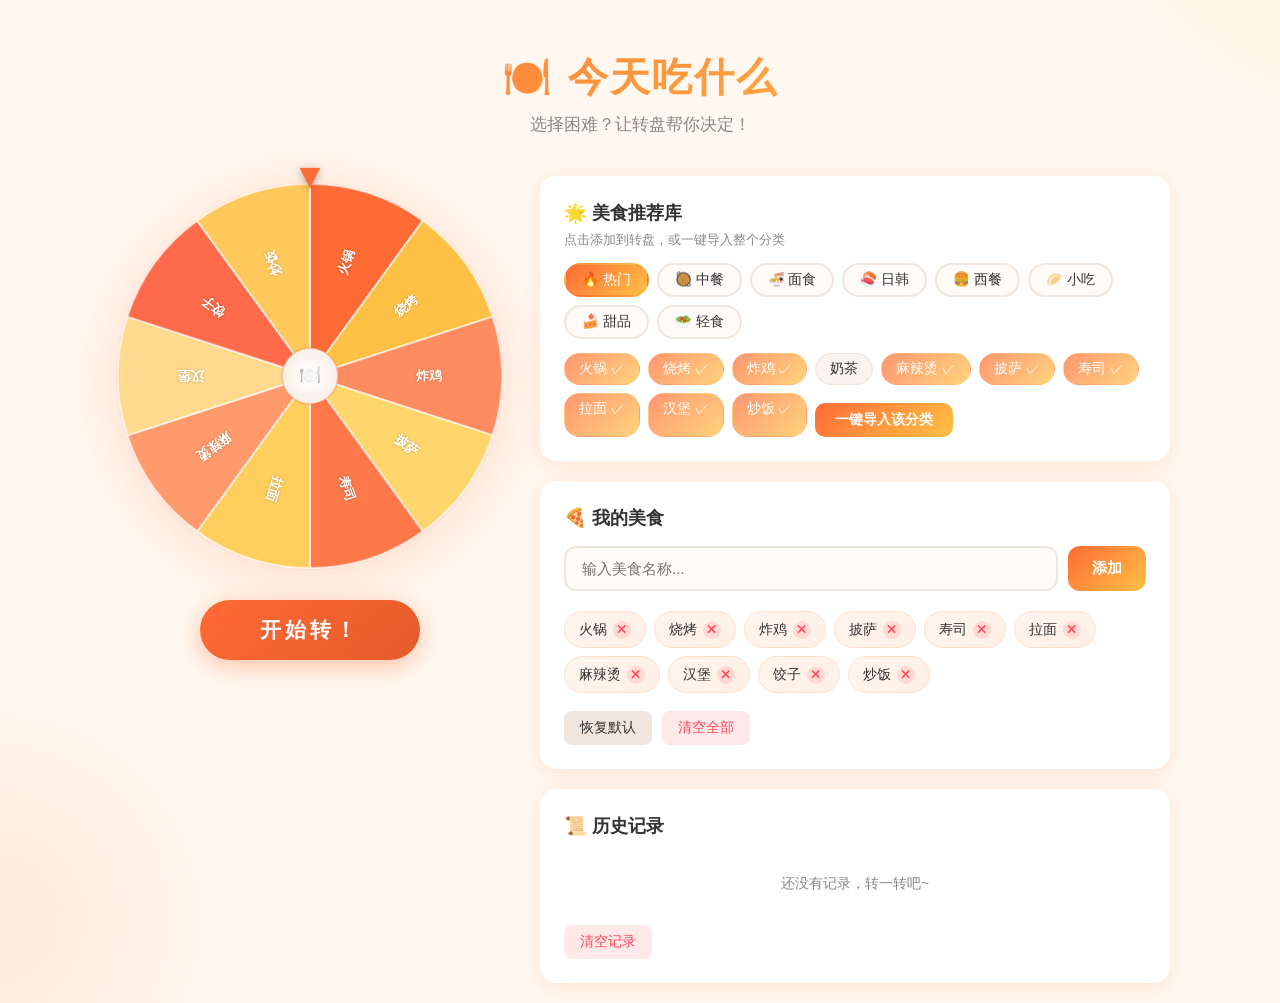
==== eat-what/index.html @ fa3a23c8 "first commit" ====
<!DOCTYPE html>
<html lang="zh-CN">
<head>
  <meta charset="UTF-8">
  <meta name="viewport" content="width=device-width, initial-scale=1.0">
  <title>今天吃什么</title>
  <link rel="stylesheet" href="style.css">
</head>
<body>
  <div id="app">
    <!-- 头部 -->
    <header class="header">
      <h1>🍽️ 今天吃什么</h1>
      <p class="subtitle">选择困难？让转盘帮你决定！</p>
    </header>

    <!-- 主布局 -->
    <div class="main">
      <!-- 转盘区域 -->
      <div class="wheel-section">
        <div class="wheel-container">
          <div class="wheel-pointer">▼</div>
          <canvas id="wheelCanvas" width="400" height="400"></canvas>
        </div>
        <button class="spin-btn" id="spinBtn">开始转！</button>
      </div>

      <!-- 侧面板 -->
      <div class="side-panel">
        <!-- 美食推荐库 -->
        <div class="recommend-section">
          <h2>🌟 美食推荐库</h2>
          <p class="recommend-tip">点击添加到转盘，或一键导入整个分类</p>
          <div class="category-tabs" id="categoryTabs"></div>
          <div class="recommend-list" id="recommendList"></div>
        </div>

        <!-- 美食管理 -->
        <div class="food-manager">
          <h2>🍕 我的美食</h2>
          <div class="add-food">
            <input type="text" id="foodInput" placeholder="输入美食名称..." maxlength="20">
            <button class="add-btn" id="addBtn">添加</button>
          </div>
          <div class="food-list" id="foodList"></div>
          <div class="food-actions">
            <button class="action-btn reset-btn" id="resetBtn">恢复默认</button>
            <button class="action-btn clear-btn" id="clearBtn">清空全部</button>
          </div>
        </div>

        <!-- 历史记录 -->
        <div class="history-section">
          <h2>📜 历史记录</h2>
          <div class="history-list" id="historyList"></div>
          <button class="action-btn clear-btn" id="clearHistoryBtn">清空记录</button>
        </div>
      </div>
    </div>
  </div>

  <!-- 结果弹窗 -->
  <div class="modal-overlay" id="resultModal">
    <div class="modal-content">
      <div class="modal-emoji">🎉</div>
      <h2>今天就吃</h2>
      <div class="result-name" id="resultName"></div>
      <div class="modal-actions">
        <button class="modal-btn again-btn" id="againBtn">再转一次</button>
        <button class="modal-btn close-btn" id="closeModalBtn">就这个！</button>
      </div>
    </div>
  </div>

  <script src="app.js"></script>
</body>
</html>
---- eat-what/style.css ----
/* ========== 基础重置 & 变量 ========== */
* {
  margin: 0;
  padding: 0;
  box-sizing: border-box;
}

:root {
  --primary: #ff6b35;
  --primary-dark: #e55a2b;
  --secondary: #ffc145;
  --bg: #fff8f0;
  --card-bg: #ffffff;
  --text: #333333;
  --text-light: #888888;
  --danger: #ff4757;
  --success: #2ed573;
  --shadow: 0 4px 20px rgba(255, 107, 53, 0.15);
  --radius: 16px;
}

body {
  font-family: -apple-system, BlinkMacSystemFont, 'Segoe UI', 'PingFang SC', 'Microsoft YaHei', sans-serif;
  background: var(--bg);
  color: var(--text);
  min-height: 100vh;
  overflow-x: hidden;
}

/* ========== 背景装饰 ========== */
body::before {
  content: '';
  position: fixed;
  top: -50%;
  right: -30%;
  width: 600px;
  height: 600px;
  background: radial-gradient(circle, rgba(255, 193, 69, 0.15) 0%, transparent 70%);
  border-radius: 50%;
  pointer-events: none;
  z-index: 0;
}

body::after {
  content: '';
  position: fixed;
  bottom: -30%;
  left: -20%;
  width: 500px;
  height: 500px;
  background: radial-gradient(circle, rgba(255, 107, 53, 0.1) 0%, transparent 70%);
  border-radius: 50%;
  pointer-events: none;
  z-index: 0;
}

#app {
  position: relative;
  z-index: 1;
  max-width: 1100px;
  margin: 0 auto;
  padding: 20px;
}

/* ========== 头部 ========== */
.header {
  text-align: center;
  padding: 30px 0 20px;
}

.header h1 {
  font-size: 2.5rem;
  background: linear-gradient(135deg, var(--primary), var(--secondary));
  -webkit-background-clip: text;
  -webkit-text-fill-color: transparent;
  background-clip: text;
  letter-spacing: 2px;
}

.subtitle {
  color: var(--text-light);
  font-size: 1.05rem;
  margin-top: 8px;
}

/* ========== 主布局 ========== */
.main {
  display: flex;
  gap: 30px;
  align-items: flex-start;
  margin-top: 20px;
}

/* ========== 转盘区域 ========== */
.wheel-section {
  flex: 0 0 auto;
  display: flex;
  flex-direction: column;
  align-items: center;
  gap: 24px;
}

.wheel-container {
  position: relative;
  width: 400px;
  height: 400px;
  filter: drop-shadow(0 8px 30px rgba(255, 107, 53, 0.2));
}

.wheel-pointer {
  position: absolute;
  top: -18px;
  left: 50%;
  transform: translateX(-50%);
  font-size: 2.2rem;
  color: var(--primary);
  z-index: 10;
  filter: drop-shadow(0 2px 4px rgba(0,0,0,0.3));
  line-height: 1;
}

#wheelCanvas {
  width: 400px;
  height: 400px;
  border-radius: 50%;
  transition: transform 0.1s;
}

.spin-btn {
  padding: 16px 60px;
  font-size: 1.3rem;
  font-weight: 700;
  color: #fff;
  background: linear-gradient(135deg, var(--primary), var(--primary-dark));
  border: none;
  border-radius: 50px;
  cursor: pointer;
  box-shadow: 0 6px 25px rgba(255, 107, 53, 0.4);
  transition: all 0.3s ease;
  letter-spacing: 4px;
}

.spin-btn:hover {
  transform: translateY(-2px);
  box-shadow: 0 8px 30px rgba(255, 107, 53, 0.5);
}

.spin-btn:active {
  transform: translateY(0);
}

.spin-btn:disabled {
  opacity: 0.6;
  cursor: not-allowed;
  transform: none;
}

/* ========== 侧面板 ========== */
.side-panel {
  flex: 1;
  display: flex;
  flex-direction: column;
  gap: 20px;
  min-width: 0;
}

.food-manager,
.history-section {
  background: var(--card-bg);
  border-radius: var(--radius);
  padding: 24px;
  box-shadow: var(--shadow);
}

.food-manager h2,
.history-section h2 {
  font-size: 1.15rem;
  margin-bottom: 16px;
  color: var(--text);
}

/* ========== 美食推荐库 ========== */
.recommend-section {
  background: var(--card-bg);
  border-radius: var(--radius);
  padding: 24px;
  box-shadow: var(--shadow);
}

.recommend-section h2 {
  font-size: 1.15rem;
  margin-bottom: 6px;
  color: var(--text);
}

.recommend-tip {
  font-size: 0.82rem;
  color: var(--text-light);
  margin-bottom: 14px;
}

.category-tabs {
  display: flex;
  flex-wrap: wrap;
  gap: 8px;
  margin-bottom: 14px;
}

.category-tab {
  padding: 6px 16px;
  border: 2px solid #f0e6dd;
  border-radius: 20px;
  background: #fdfaf7;
  font-size: 0.85rem;
  cursor: pointer;
  transition: all 0.3s;
  color: var(--text);
}

.category-tab:hover {
  border-color: var(--primary);
  color: var(--primary);
}

.category-tab.active {
  background: linear-gradient(135deg, var(--primary), var(--secondary));
  color: #fff;
  border-color: transparent;
}

.recommend-list {
  display: flex;
  flex-wrap: wrap;
  gap: 8px;
  max-height: 140px;
  overflow-y: auto;
}

.recommend-list::-webkit-scrollbar {
  width: 4px;
}

.recommend-list::-webkit-scrollbar-thumb {
  background: #e0d5cc;
  border-radius: 2px;
}

.recommend-item {
  padding: 6px 14px;
  background: #f8f3ee;
  border: 1px solid #efe5db;
  border-radius: 16px;
  font-size: 0.85rem;
  cursor: pointer;
  transition: all 0.25s;
  user-select: none;
}

.recommend-item:hover {
  background: #fff0e6;
  border-color: var(--primary);
  color: var(--primary);
  transform: translateY(-1px);
}

.recommend-item.added {
  background: linear-gradient(135deg, var(--primary), var(--secondary));
  color: #fff;
  border-color: transparent;
  pointer-events: none;
  opacity: 0.7;
}

.batch-import-btn {
  margin-top: 10px;
  padding: 8px 20px;
  background: linear-gradient(135deg, var(--primary), var(--secondary));
  color: #fff;
  border: none;
  border-radius: 10px;
  font-size: 0.85rem;
  font-weight: 600;
  cursor: pointer;
  transition: all 0.3s;
}

.batch-import-btn:hover {
  transform: translateY(-1px);
  box-shadow: 0 4px 12px rgba(255, 107, 53, 0.3);
}

/* ========== 添加美食 ========== */
.add-food {
  display: flex;
  gap: 10px;
  margin-bottom: 16px;
}

.add-food input {
  flex: 1;
  padding: 12px 16px;
  border: 2px solid #f0e6dd;
  border-radius: 12px;
  font-size: 0.95rem;
  outline: none;
  transition: border-color 0.3s;
  background: #fdfaf7;
}

.add-food input:focus {
  border-color: var(--primary);
}

.add-btn {
  padding: 12px 24px;
  background: linear-gradient(135deg, var(--primary), var(--secondary));
  color: #fff;
  border: none;
  border-radius: 12px;
  font-size: 0.95rem;
  font-weight: 600;
  cursor: pointer;
  transition: all 0.3s;
  white-space: nowrap;
}

.add-btn:hover {
  transform: translateY(-1px);
  box-shadow: 0 4px 15px rgba(255, 107, 53, 0.3);
}

/* ========== 美食列表 ========== */
.food-list {
  display: flex;
  flex-wrap: wrap;
  gap: 8px;
  max-height: 180px;
  overflow-y: auto;
  padding: 4px 0;
}

.food-list::-webkit-scrollbar {
  width: 4px;
}

.food-list::-webkit-scrollbar-thumb {
  background: #e0d5cc;
  border-radius: 2px;
}

.food-tag {
  display: inline-flex;
  align-items: center;
  gap: 6px;
  padding: 8px 14px;
  background: linear-gradient(135deg, #fff5ee, #fff0e6);
  border: 1px solid #ffe0cc;
  border-radius: 20px;
  font-size: 0.9rem;
  animation: tagIn 0.3s ease;
}

@keyframes tagIn {
  from {
    opacity: 0;
    transform: scale(0.8);
  }
  to {
    opacity: 1;
    transform: scale(1);
  }
}

.food-tag .delete-tag {
  width: 18px;
  height: 18px;
  display: flex;
  align-items: center;
  justify-content: center;
  background: rgba(255, 71, 87, 0.15);
  color: var(--danger);
  border: none;
  border-radius: 50%;
  cursor: pointer;
  font-size: 0.75rem;
  line-height: 1;
  transition: all 0.2s;
}

.food-tag .delete-tag:hover {
  background: var(--danger);
  color: #fff;
}

.food-actions {
  display: flex;
  gap: 10px;
  margin-top: 14px;
}

.action-btn {
  padding: 8px 16px;
  border: none;
  border-radius: 8px;
  font-size: 0.85rem;
  cursor: pointer;
  transition: all 0.3s;
}

.reset-btn {
  background: #f0e6dd;
  color: var(--text);
}

.reset-btn:hover {
  background: #e6d9ce;
}

.clear-btn {
  background: #ffe8e8;
  color: var(--danger);
}

.clear-btn:hover {
  background: #ffd4d4;
}

/* ========== 历史记录 ========== */
.history-list {
  max-height: 160px;
  overflow-y: auto;
  margin-bottom: 12px;
}

.history-list::-webkit-scrollbar {
  width: 4px;
}

.history-list::-webkit-scrollbar-thumb {
  background: #e0d5cc;
  border-radius: 2px;
}

.empty-tip {
  color: var(--text-light);
  font-size: 0.9rem;
  text-align: center;
  padding: 20px 0;
}

.history-item {
  display: flex;
  justify-content: space-between;
  align-items: center;
  padding: 10px 14px;
  border-bottom: 1px solid #f5ede6;
  font-size: 0.9rem;
  animation: slideIn 0.3s ease;
}

@keyframes slideIn {
  from {
    opacity: 0;
    transform: translateX(-10px);
  }
  to {
    opacity: 1;
    transform: translateX(0);
  }
}

.history-item:last-child {
  border-bottom: none;
}

.history-food {
  font-weight: 600;
  color: var(--primary);
}

.history-time {
  color: var(--text-light);
  font-size: 0.8rem;
}

/* ========== 结果弹窗 ========== */
.modal-overlay {
  position: fixed;
  inset: 0;
  background: rgba(0, 0, 0, 0.5);
  display: none;
  align-items: center;
  justify-content: center;
  z-index: 1000;
  backdrop-filter: blur(4px);
}

.modal-overlay.active {
  display: flex;
}

.modal-content {
  background: #fff;
  border-radius: 24px;
  padding: 48px 56px;
  text-align: center;
  box-shadow: 0 20px 60px rgba(0, 0, 0, 0.2);
  animation: modalIn 0.4s ease;
  max-width: 90vw;
}

@keyframes modalIn {
  from {
    opacity: 0;
    transform: scale(0.8) translateY(20px);
  }
  to {
    opacity: 1;
    transform: scale(1) translateY(0);
  }
}

.modal-emoji {
  font-size: 4rem;
  margin-bottom: 10px;
  animation: bounce 0.6s ease infinite alternate;
}

@keyframes bounce {
  from { transform: translateY(0); }
  to { transform: translateY(-10px); }
}

.modal-content h2 {
  font-size: 1.2rem;
  color: var(--text-light);
  margin-bottom: 8px;
}

.result-name {
  font-size: 2.8rem;
  font-weight: 800;
  background: linear-gradient(135deg, var(--primary), var(--secondary));
  -webkit-background-clip: text;
  -webkit-text-fill-color: transparent;
  background-clip: text;
  margin: 10px 0 30px;
}

.modal-actions {
  display: flex;
  gap: 14px;
  justify-content: center;
}

.modal-btn {
  padding: 12px 32px;
  border: none;
  border-radius: 12px;
  font-size: 1rem;
  font-weight: 600;
  cursor: pointer;
  transition: all 0.3s;
}

.again-btn {
  background: linear-gradient(135deg, var(--primary), var(--primary-dark));
  color: #fff;
  box-shadow: 0 4px 15px rgba(255, 107, 53, 0.3);
}

.again-btn:hover {
  transform: translateY(-2px);
  box-shadow: 0 6px 20px rgba(255, 107, 53, 0.4);
}

.close-btn {
  background: #f0e6dd;
  color: var(--text);
}

.close-btn:hover {
  background: #e6d9ce;
}

/* ========== 响应式 ========== */
@media (max-width: 820px) {
  .main {
    flex-direction: column;
    align-items: center;
  }

  .wheel-container {
    width: 320px;
    height: 320px;
  }

  #wheelCanvas {
    width: 320px;
    height: 320px;
  }

  .side-panel {
    width: 100%;
  }
}

@media (max-width: 480px) {
  .header h1 {
    font-size: 1.8rem;
  }

  .wheel-container {
    width: 280px;
    height: 280px;
  }

  #wheelCanvas {
    width: 280px;
    height: 280px;
  }

  .spin-btn {
    padding: 14px 40px;
    font-size: 1.1rem;
  }

  .modal-content {
    padding: 36px 28px;
  }

  .result-name {
    font-size: 2rem;
  }
}
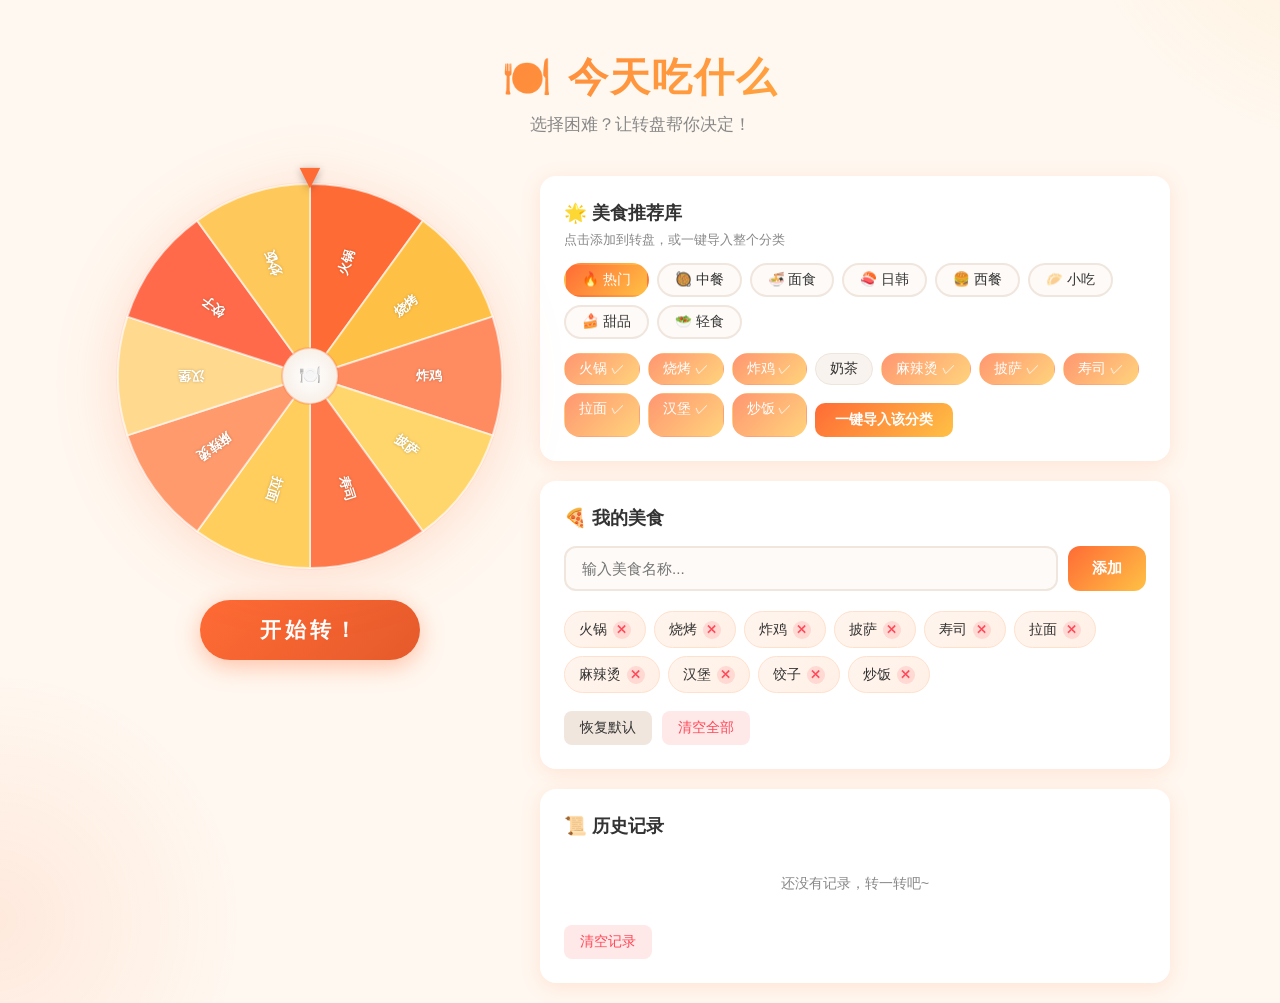
==== commit 8b228c58: "add cute cat favicon" ====
--- a/eat-what/index.html
+++ b/eat-what/index.html
@@ -4,6 +4,7 @@
   <meta charset="UTF-8">
   <meta name="viewport" content="width=device-width, initial-scale=1.0">
   <title>今天吃什么</title>
+  <link rel="icon" type="image/png" href="../favicon.png">
   <link rel="stylesheet" href="style.css">
 </head>
 <body>
